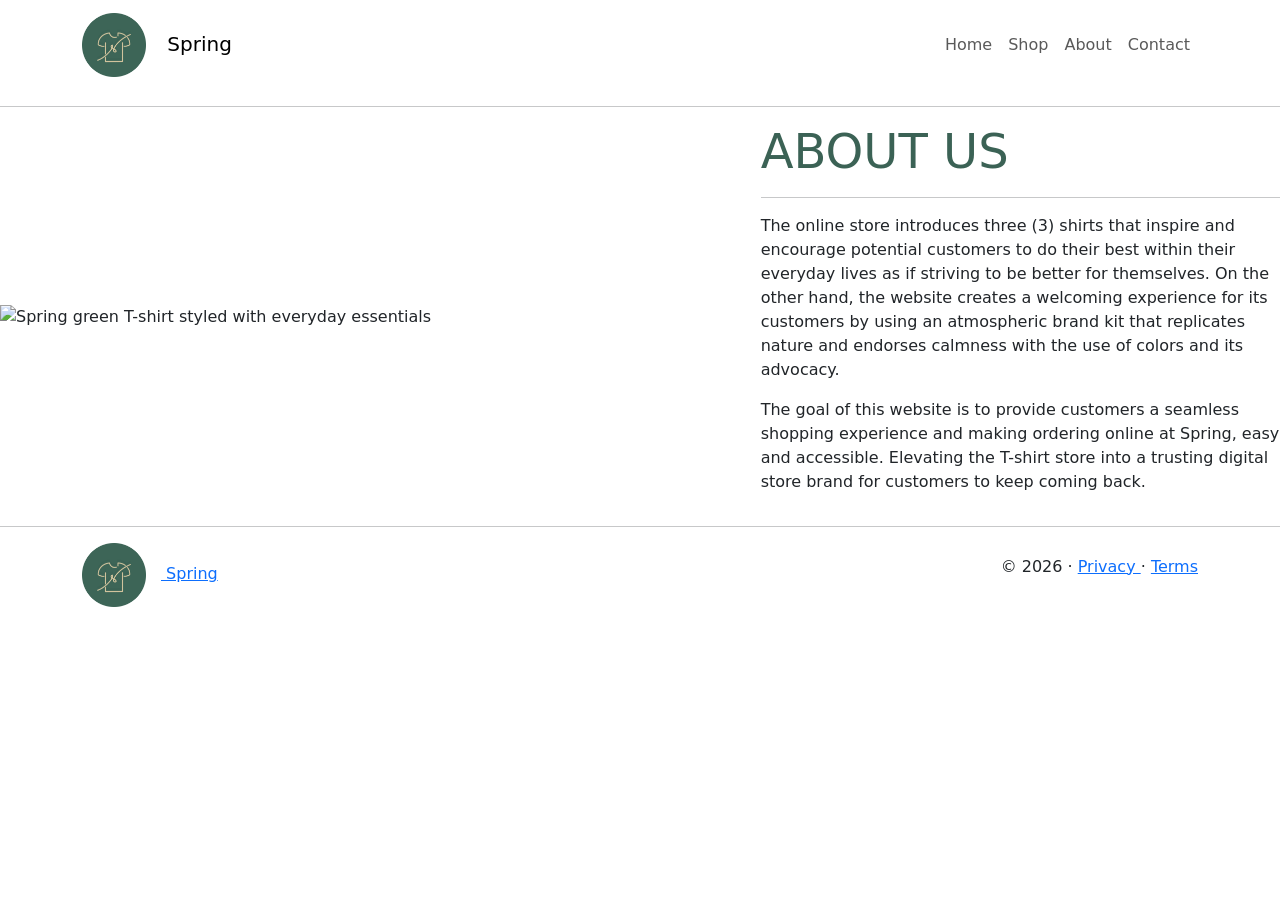
==== about page.html @ 9bfc67ec "Base 7:30 PM" ====
<!DOCTYPE html>
<html lang="en">

<head>
    <meta charset="UTF-8">
    <meta name="viewport" content="width=device-width, initial-scale=1.0">

    <title>Spring | About Us</title>

    <link href="https://cdn.jsdelivr.net/npm/bootstrap@5.3.3/dist/css/bootstrap.min.css"
        rel="stylesheet">

    <link rel="stylesheet" href="css/style.css">
</head>

<body>

   <header class="site-header">

        <nav class="navbar navbar-expand-lg">

            <div class="container">

                <a class="navbar-brand" href="homepage.html">

                    <img src="Logo_Spring.png" style="max-width: 64px; height: auto; margin-right: 15px;"
                        alt="Spring logo">

                    Spring

                </a>

                <button class="navbar-toggler" type="button"
                    data-bs-toggle="collapse"
                    data-bs-target="#mainNavigation"
                    aria-controls="mainNavigation"
                    aria-expanded="false"
                    aria-label="Toggle navigation">

                    <span class="navbar-toggler-icon"></span>

                </button>

                <div class="collapse navbar-collapse"
                    id="mainNavigation">

                    <ul class="navbar-nav ms-auto">

                        <li class="nav-item">
                            <a class="nav-link" href="homepage.html">
                                Home
                            </a>
                        </li>

                        <li class="nav-item">
                            <a class="nav-link" href="shop page.html">
                                Shop
                            </a>
                        </li>

                        <li class="nav-item">
                            <a class="nav-link" href="about page.html">
                                About
                            </a>
                        </li>

                        <li class="nav-item">
                            <a class="nav-link" href="contact page.html">
                                Contact
                            </a>
                        </li>

                    </ul>

                </div>

            </div>

        </nav>

        <hr class="custom-line">


    </header>


    <main>

        <section class="about-page-section">

            <div class="container-about">

                <div class="row align-items-center g-4">

                    <div class="col-md-7">

                        <img
                            src="https://drive.google.com/thumbnail?id=1SZB8mKJv8kwj8AFVxJf3QDeiSsuMqONL&sz=w1920"
                            alt="Spring green T-shirt styled with everyday essentials"
                            class="img-fluid about-page-image">

                    </div>


                    <div class="col-md-5">

                        <div class="about-content">

                            <h1 style="color: #3B6255; font-size: 48px;">ABOUT US</h1>

                            <hr>

                            <p>
                                The online store introduces three (3) shirts
                                that inspire and encourage potential customers
                                to do their best within their everyday lives
                                as if striving to be better for themselves.
                                On the other hand, the website creates a
                                welcoming experience for its customers by
                                using an atmospheric brand kit that replicates
                                nature and endorses calmness with the use of
                                colors and its advocacy.
                            </p>

                            <p>
                                The goal of this website is to provide
                                customers a seamless shopping experience
                                and making ordering online at Spring, easy
                                and accessible. Elevating the T-shirt store
                                into a trusting digital store brand for
                                customers to keep coming back.
                            </p>

                        </div>

                    </div>

                </div>

            </div>

        </section>

    </main>


     <footer class="site-footer">
            <hr class="custom-line">


        <div class="container">

            <div class="row align-items-center">

                <div class="col-md-6">

                    <a href="homepage.html" class="footer-brand">

                           <img src="Logo_Spring.png" style="max-width: 64px; height: auto; margin-right: 15px;"
                        alt="Spring logo">

                    Spring
                    </a>

                </div>


                <div class="col-md-6 text-md-end">

                    <p>
                        © 2026 ·

                        <a href="privacy policy page.html">
                            Privacy
                        </a>

                        ·

                        <a href="terms & conditions page.html"
                            aria-current="page">
                            Terms
                        </a>
                    </p>

                </div>

            </div>

        </div>

    </footer>


    <script src="https://cdn.jsdelivr.net/npm/bootstrap@5.3.3/dist/js/bootstrap.bundle.min.js"></script>

    <script src="js/script.js"></script>

</body>

</html>
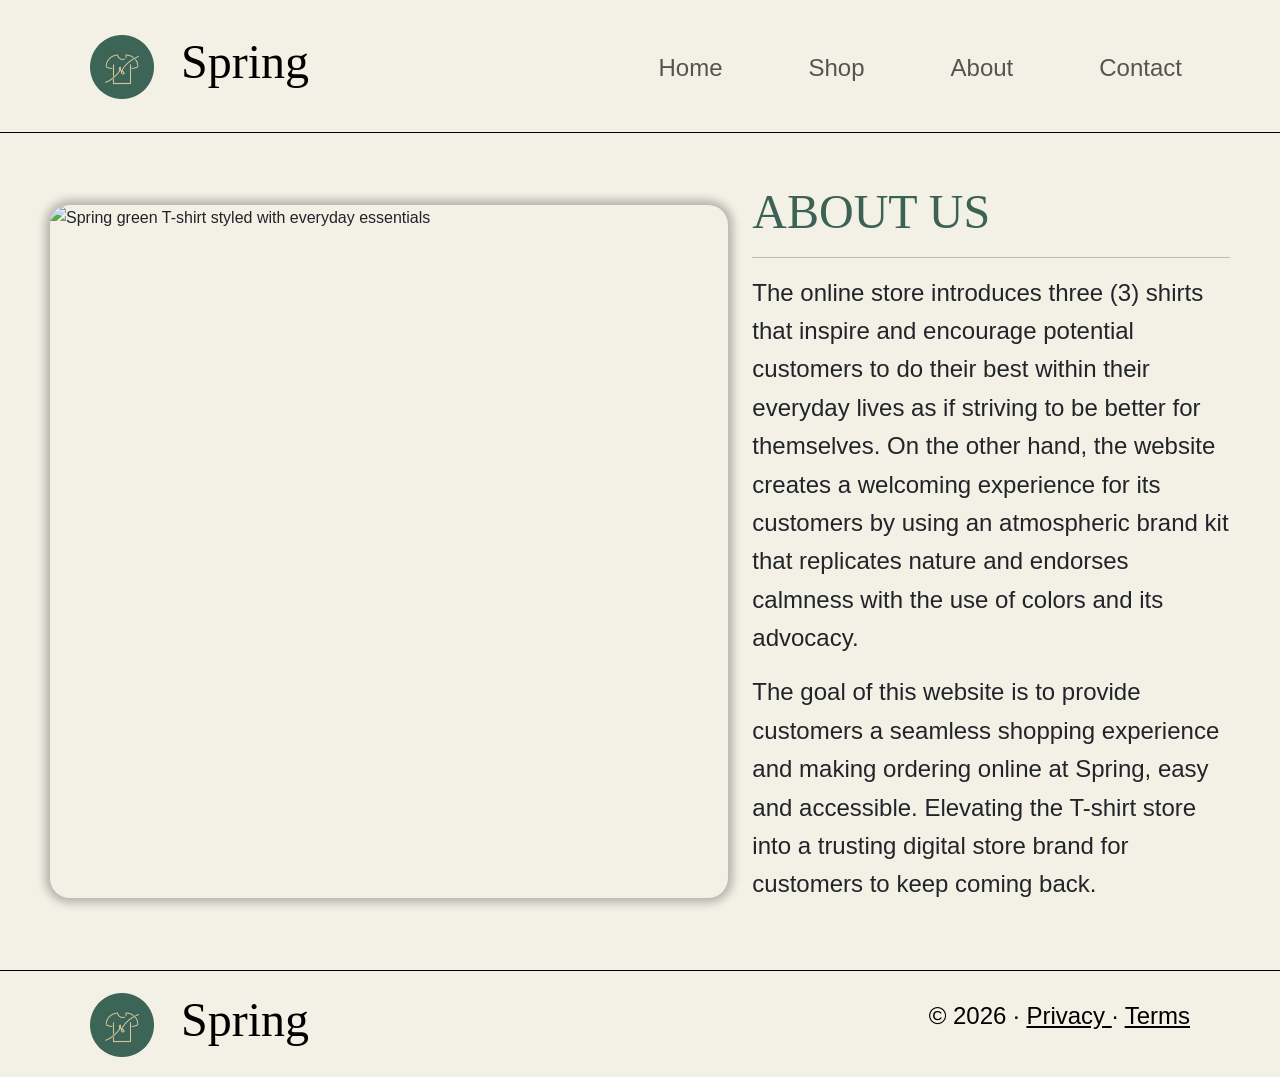
==== commit 08032b64: "Initial Commit" ====
--- a/about page.html
+++ b/about page.html
@@ -21,7 +21,7 @@
 
             <div class="container">
 
-                <a class="navbar-brand" href="homepage.html">
+                <a class="navbar-brand" href="index.html">
 
                     <img src="Logo_Spring.png" style="max-width: 64px; height: auto; margin-right: 15px;"
                         alt="Spring logo">
@@ -47,7 +47,7 @@
                     <ul class="navbar-nav ms-auto">
 
                         <li class="nav-item">
-                            <a class="nav-link" href="homepage.html">
+                            <a class="nav-link" href="index.html">
                                 Home
                             </a>
                         </li>
--- a/css/style.css
+++ b/css/style.css
@@ -0,0 +1,657 @@
+:root {
+  --font-heading: 'Vidaloka', Georgia, serif;
+  --font-body: 'Clarity City', -apple-system, BlinkMacSystemFont, sans-serif;
+}
+
+/* Body & Paragraphs */
+body, p {
+  font-family: var(--font-body);
+  font-weight: 400;
+  line-height: 1.6;
+}
+
+/* Headings */
+h1, h2, h3, h4, h5, h6 {
+  font-family: var(--font-heading);
+  font-weight: 400;
+  line-height: 1.2;
+}
+
+/* All Pages Heading */
+.navbar-brand {
+    font-size: 48px;
+    font-family: var(--font-heading);
+    font-weight: 400;
+    line-height: 1.2;
+}
+
+.nav-item {
+    font-size: 24px;
+    padding: 5px 0px 0px 70px;
+}
+
+/* Buttons */
+
+a.btn.product-button {
+    background-color: #167252 !important;
+    color: white !important;
+    border: none !important;
+    padding: 12px 35px;
+    border-radius: 50px !important;
+    text-decoration: none;
+    display: inline-block;
+    font-size: 16px;
+}
+
+a.btn.product-button:hover {
+    background-color: #105a40 !important;
+    color: white !important;
+}
+
+a.btn.product-button:focus {
+    box-shadow: none !important;
+}
+
+a.btn.hero-button {
+    background-color: #167252 !important;
+    color: white !important;
+    border: none !important;
+    padding: 12px 35px;
+    border-radius: 50px !important;
+    text-decoration: none;
+    display: inline-block;
+    font-size: 16px;    
+}
+
+a.btn.hero-button:hover {
+    background-color: #105a40 !important;
+    color: white !important;
+}
+
+a.btn.hero-button:focus {
+    box-shadow: none !important;
+}
+
+.btn.contact-submit-button {
+    background-color: #3B6255 !important;
+    color: white !important;
+    border: none !important;
+    padding: 12px 35px;
+    border-radius: 10px !important;
+    text-decoration: none;
+    display: inline-block;
+    font-size: 16px;    
+}
+
+/* All Pages Footer */
+
+.container {
+    padding: 20px;
+}
+
+.footer-brand {
+    font-size: 48px;
+    font-family: var(--font-heading);
+    font-weight: 400;
+    line-height: 1.2;
+    color: #000000 !important;
+    text-decoration: none;
+    padding-bottom: 20px;
+}
+
+.col-md-6.text-md-end p,
+.col-md-6.text-md-end a {
+    font-size: 24px !important;
+    color: black;
+}
+
+/* Home Page */
+.hero-section {
+    background-image: url('https://drive.google.com/thumbnail?id=1lpwAI5lgbXMDm4bj4QJ8WQcbtOJKlCM3&sz=w1920');
+    background-size: cover;
+    background-position: center;
+    background-repeat: no-repeat;
+    min-height: 100vh;          
+    width: 100%;                
+    box-sizing: border-box;     
+    color: rgb(0, 0, 0);
+    padding: 250px 20px;
+}
+
+
+.product-card {
+    width: 297px;
+    min-width: 297px;
+    border-radius: 20px;
+    overflow: hidden;
+    flex-shrink: 0;
+}
+
+.product-card img {
+    width: 100%;
+    height: 352px;
+    object-fit: cover;
+    display: block;
+}
+
+.container-shop {
+    display: block;
+    width: 100%;
+}
+
+.container-shop > .row {
+    width: 100%;
+}
+
+.container-shop [class*="col-"] {
+    display: flex;
+    justify-content: center;
+}
+ 
+ .product-card h3 {
+    padding-top: 35px;
+    font-size: 28px;
+}
+
+.products-section {
+    padding: 125px;
+    background-color: #CED7D4;
+}
+
+.product-card h2 {
+    padding-top: 35px;
+    font-size: 28px;
+}
+
+.coming-soon {
+    padding-top: 100px;
+    font-size: 20px;
+    text-align: right;
+}
+
+.shop-section {
+    padding: 125px;
+}
+
+/* About */
+.about-preview {
+    padding: 50px
+}
+
+.about-preview img {
+    width: 403px;
+    height: 400px;
+    object-fit: cover;
+    display: block;
+    border-radius: 20px;
+    box-shadow: 0 0 8px 5px rgba(0, 0, 0, 0.25);
+
+}
+
+.about-preview p {
+    font-size: 24px;
+}
+
+.about-preview h2 {
+    font-size: 48px;
+    padding-bottom: 20px;
+}
+
+.about-page-section {
+    padding: 50px;
+}
+
+.about-page-section img {
+    width: 100%;
+    max-width: 688px;
+    height: auto;
+    aspect-ratio: 688 / 703;
+    object-fit: cover;
+    display: block;
+    border-radius: 20px;
+    box-shadow: 0 0 8px 5px rgba(0, 0, 0, 0.25);
+}
+
+.container-about {
+    display: flex;
+    flex-wrap: wrap;
+    justify-content: center;
+    gap: 20px;
+    width: 100%;
+}
+
+.about-page-section p {
+    font-size: 24px;
+ 
+}
+
+/* Contact */
+
+.contact-main {
+    padding: 50px;
+}
+
+.contact-hero {
+    color: #3B6255;
+    padding: clamp(20px, 7vw, 100px);
+    display: flex;
+    flex-direction: column;
+    flex-wrap: nowrap;
+    justify-content: flex-start;
+    align-items: flex-start;
+    gap: clamp(10px, 2vw, 20px);
+    width: 100%;
+    box-sizing: border-box;
+    overflow-wrap: break-word;
+}
+
+
+.contact-hero h1 {
+    font-size: 8vw !important;
+    line-height: 1.2;
+    white-space: nowrap;
+    width: 100%;
+    margin: 0;
+}
+
+.contact-hero h2 {
+   font-size: 2.5vw !important;
+    line-height: 1.2;
+    white-space: nowrap;
+    width: 100%;
+    margin: 0;
+}
+
+.contact-hero p {
+    font-size: 2vw !important;
+    line-height: 1.5;
+    width: 100%;
+    margin: 0;
+}
+.contact-hero * {
+    max-width: 100%;
+    box-sizing: border-box;
+}
+
+.contact-detail {
+    padding: 40px;
+}
+.contact-detail p {
+    margin-bottom: 0px;
+}
+.contact-detail a {
+    display: inline-block;
+    margin-top: 0;
+    line-height: 1;
+    color: black;
+    letter-spacing: 2px;
+    text-decoration: none;
+    font-weight: lighter;
+}
+
+.col-md-6 {
+    font-size: 28px;
+    font-weight: lighter;
+}
+
+.container-exploring {
+    display: flex;
+    justify-content: center;
+    align-items: center;
+    text-align: center;
+    min-height: 70vh;
+}
+
+
+.cta-content {
+    display: flex;
+    flex-direction: column;
+    align-items: center;
+    justify-content: center;
+    text-align: center;
+
+    background-color: #9CB0A9;
+    padding: 60px clamp(20px, 10vw, 200px);
+    border-radius: 15px;
+
+    width: 90%;
+    max-width: 1200px;
+    box-sizing: border-box;
+    margin: 0 auto;
+}
+
+/* Solo Product Page */
+/* PRODUCT GALLERY */
+.product-gallery {
+    display: grid;
+    grid-template-columns: 90px minmax(0, 1fr);
+    gap: 35px;
+    align-items: stretch;
+    width: 100%;
+    padding: 15px 0;
+}
+
+/* THUMBNAILS */
+.product-thumbnails {
+    display: flex;
+    flex-direction: column;
+    justify-content: space-between;
+    gap: 18px;
+    width: 90px;
+}
+
+.thumbnail {
+    width: 90px;
+    height: 110px;
+    flex-shrink: 0;
+    padding: 0;
+    border: 3px solid transparent;
+    border-radius: 20px;
+    overflow: hidden;
+    background: #f2f0e9;
+    cursor: pointer;
+    box-shadow: 0 8px 20px rgba(0, 0, 0, 0.10);
+    transition: all 0.3s ease;
+}
+
+.thumbnail img {
+    width: 100%;
+    height: 100%;
+    display: block;
+    object-fit: cover;
+}
+
+.thumbnail:hover {
+    transform: scale(1.04);
+}
+
+.thumbnail.active {
+    border-color: #426d5d;
+    box-shadow: 0 8px 20px rgba(0, 0, 0, 0.18);
+}
+
+/* MAIN IMAGE */
+.product-main {
+    width: 100%;
+    min-width: 0;
+    overflow: hidden;
+    border-radius: 30px;
+    background: #f2f0e9;
+    box-shadow: 0 12px 30px rgba(0, 0, 0, 0.16);
+}
+
+.product-main-image {
+    display: block;
+    width: 100%;
+    height: 100%;
+    aspect-ratio: 0.9 / 1;
+    object-fit: cover;
+    object-position: center;
+    transition: opacity 0.3s ease;
+}
+
+/* Terms and Condition */
+
+.terms-section {
+    background-color: #CED7D4;
+    padding: 80px 90px;
+    margin: 40px auto;
+}
+
+body {
+    background-color: #F3F0E6;
+}
+
+.terms-introduction {
+    background-color: #F3F0E6;
+    padding: 30px 30px;
+    border-radius: 15px;
+    box-shadow: 0 0 8px 5px rgba(0, 0, 0, 0.25);
+    overflow: hidden; 
+    margin: 40px auto;
+    font-size: 18px;
+}
+
+.Title_TermsandCo {
+    margin: 180px auto;
+    font-size: 80px;
+}
+
+.Title_Terms {
+    font-size: 40px;
+    margin: 20px;
+}
+
+.custom-line {
+    border: 0;
+    border-top: 1px solid black;
+    opacity: 1;
+    margin: 0px 0px;
+}
+
+.keep-in-touch {
+    padding: 180px;
+}
+
+.keep-in-touch-links a,
+.keep-in-touch-links a:visited {
+    font-size: 18px;
+    color: #000000 !important;
+    text-decoration: none;
+}
+
+.keep-in-touch-links a:hover {
+    color: #555555 !important; 
+    text-decoration: underline;
+}
+
+/* Store Menu */
+
+.product-option {
+    margin-bottom: 25px;
+}
+
+.product-option label {
+    display: block;
+    color: #3d665a;
+    font-size: 14px;
+    font-weight: 700;
+    letter-spacing: .5px;
+    margin-bottom: 12px;
+}
+
+.size-options {
+    display: flex;
+    flex-wrap: wrap;
+    gap: 9px;
+}
+
+.size-btn {
+    width: 54px;
+    height: 45px;
+    border: 1px solid #a0b7ac;
+    border-radius: 10px;
+    background: transparent;
+    color: #3d665a;
+    font-size: 14px;
+    font-weight: 700;
+    cursor: pointer;
+    transition: all .25s ease;
+}
+
+.size-btn:hover,
+.size-btn.active {
+    background: #3d665a;
+    color: #fff;
+    border-color: #3d665a;
+}
+
+.quantity-control {
+    display: flex;
+    align-items: center;
+    justify-content: space-around;
+    width: 100%;
+    max-width: 145px;
+    height: 48px;
+    border: 1px solid #76998b;
+    border-radius: 13px;
+    background: #fff;
+}
+
+.quantity-control button {
+    border: none;
+    background: transparent;
+    color: #3d665a;
+    font-size: 20px;
+    font-weight: 700;
+    cursor: pointer;
+    padding: 5px 10px;
+}
+
+.quantity-control input {
+    width: 30px;
+    border: none;
+    outline: none;
+    background: transparent;
+    color: #243d35;
+    text-align: center;
+    font-size: 16px;
+    font-weight: 700;
+    appearance: textfield;
+    -moz-appearance: textfield;
+}
+
+.quantity-control input::-webkit-inner-spin-button,
+.quantity-control input::-webkit-outer-spin-button {
+    -webkit-appearance: none;
+    margin: 0;
+}
+
+.product-price {
+    color: #3d665a;
+    font-family: Georgia, serif;
+    font-size: 34px;
+    font-weight: 700;
+    margin: 0;
+    line-height: 1.3;
+}
+
+.add-to-cart-btn {
+    display: inline-flex;
+    align-items: center;
+    justify-content: center;
+    gap: 15px;
+    padding: 15px 25px;
+    min-width: 190px;
+    border: none;
+    border-radius: 50px;
+    background: #3d665a;
+    color: #fff;
+    font-size: 19px;
+    cursor: pointer;
+    transition: all .3s ease;
+}
+
+.add-to-cart-btn span {
+    font-size: 28px;
+    line-height: 1;
+}
+
+.add-to-cart-btn:hover {
+    background: #294b40;
+    transform: translateY(-2px);
+}
+
+.color-options {
+    display: flex;
+    align-items: center;
+    gap: 14px;
+}
+
+.color-btn {
+    width: 32px;
+    height: 32px;
+    min-width: 32px;
+    padding: 0;
+    border-radius: 50%;
+    border: 2px solid #d5d5d5;
+    background: var(--swatch-color);
+    cursor: pointer;
+    transition: all .25s ease;
+    position: relative;
+}
+
+.color-btn:hover {
+    transform: scale(1.12);
+}
+
+.color-btn.active {
+    outline: 2px solid #3d665a;
+    outline-offset: 4px;
+    border-color: #3d665a;
+}
+
+.color-btn[data-color="white"] {
+    border-color: #c9c9c9;
+}
+
+.product-purchase-details {
+    max-width: 100%;
+}
+
+.product-option select {
+    max-width: 250px;
+    border-color: #a0b7ac;
+    border-radius: 10px;
+}
+
+.product-information-section {
+    background-color: #CED7D4;
+    padding: 95px;
+
+}
+
+
+/* Bootstrap Accordion Edits Terms and Condition */
+
+#termsAccordion {
+    --bs-accordion-bg: transparent !important;
+    --bs-accordion-active-bg: transparent !important;
+    --bs-accordion-btn-bg: transparent !important;
+    --bs-accordion-border-color: transparent !important;
+    --bs-accordion-btn-focus-box-shadow: none !important;
+    background: transparent !important;
+}
+
+#termsAccordion .accordion-item {
+    background: transparent !important;
+    border-color: transparent !important;
+}
+
+#termsAccordion .accordion-button,
+#termsAccordion .accordion-button.collapsed,
+#termsAccordion .accordion-button:not(.collapsed) {
+    background: transparent !important;
+    background-color: transparent !important;
+    color: #212529;
+    box-shadow: none !important;
+    font-size: 40px;
+}
+
+#termsAccordion .accordion-button:not(.collapsed) {
+    color: #3B6255;
+}
+
+#termsAccordion .accordion-button:focus {
+    box-shadow: none !important;
+    border-color: transparent !important;
+}
+
+#termsAccordion .accordion-body {
+    background-color: #F3F0E6;
+    padding: 30px 30px;
+    border-radius: 15px;
+    overflow: hidden; 
+    margin: 40px auto;
+    font-size: 18px;
+}
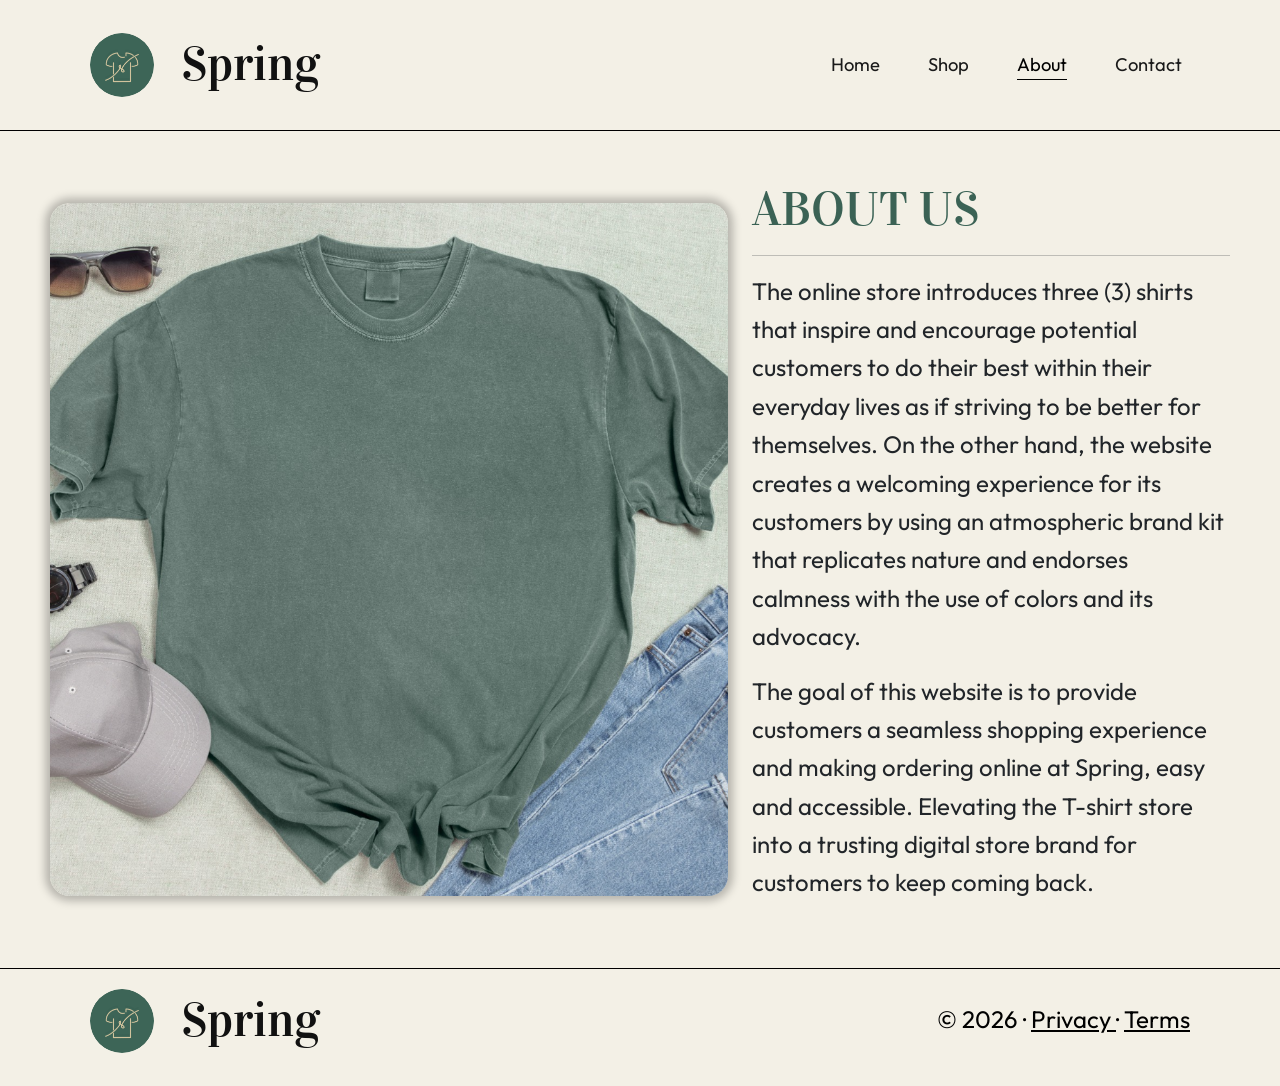
==== commit b43b734d: "Update site pages, cart flow, and brand assets. Co-authored-by: Cursor <cursoragent@cursor.com>" ====
--- a/about page.html
+++ b/about page.html
@@ -7,6 +7,9 @@
 
     <title>Spring | About Us</title>
 
+    <link rel="preconnect" href="https://fonts.googleapis.com">
+    <link rel="preconnect" href="https://fonts.gstatic.com" crossorigin>
+    <link href="https://fonts.googleapis.com/css2?family=Outfit:wght@400;600;700&family=Vidaloka&display=swap" rel="stylesheet">
     <link href="https://cdn.jsdelivr.net/npm/bootstrap@5.3.3/dist/css/bootstrap.min.css"
         rel="stylesheet">
 
@@ -59,7 +62,7 @@
                         </li>
 
                         <li class="nav-item">
-                            <a class="nav-link" href="about page.html">
+                            <a class="nav-link active" href="about page.html" aria-current="page">
                                 About
                             </a>
                         </li>
@@ -95,7 +98,7 @@
                     <div class="col-md-7">
 
                         <img
-                            src="https://drive.google.com/thumbnail?id=1SZB8mKJv8kwj8AFVxJf3QDeiSsuMqONL&sz=w1920"
+                            src="images/About Us Pic.png"
                             alt="Spring green T-shirt styled with everyday essentials"
                             class="img-fluid about-page-image">
 
@@ -154,7 +157,7 @@
 
                 <div class="col-md-6">
 
-                    <a href="homepage.html" class="footer-brand">
+                    <a href="index.html" class="footer-brand">
 
                            <img src="Logo_Spring.png" style="max-width: 64px; height: auto; margin-right: 15px;"
                         alt="Spring logo">
@@ -176,8 +179,7 @@
 
                         ·
 
-                        <a href="terms & conditions page.html"
-                            aria-current="page">
+                        <a href="terms & conditions page.html">
                             Terms
                         </a>
                     </p>
--- a/css/style.css
+++ b/css/style.css
@@ -1,6 +1,10 @@
 :root {
-  --font-heading: 'Vidaloka', Georgia, serif;
-  --font-body: 'Clarity City', -apple-system, BlinkMacSystemFont, sans-serif;
+  --font-heading: "Vidaloka", Georgia, serif;
+  --font-body: "Outfit", -apple-system, BlinkMacSystemFont, sans-serif;
+  --cream: #f3f0e6;
+  --sage: #ced7d4;
+  --green: #3b6255;
+  --green-deep: #167252;
 }
 
 /* Body & Paragraphs */
@@ -17,17 +21,57 @@
   line-height: 1.2;
 }
 
-/* All Pages Heading */
-.navbar-brand {
-    font-size: 48px;
+.site-header,
+.navbar,
+.site-footer {
+    background-color: var(--cream);
+}
+
+.navbar-brand,
+.footer-brand {
+    display: inline-flex;
+    align-items: center;
+    gap: 12px;
+    font-size: clamp(2rem, 4vw, 3rem);
     font-family: var(--font-heading);
     font-weight: 400;
     line-height: 1.2;
+    color: #111 !important;
+    text-decoration: none;
+}
+
+.navbar-brand img,
+.footer-brand img {
+    width: 64px;
+    height: 64px;
+    border-radius: 50%;
+    object-fit: cover;
+}
+
+.navbar-nav {
+    gap: 0.5rem 2rem;
 }
 
 .nav-item {
-    font-size: 24px;
-    padding: 5px 0px 0px 70px;
+    font-size: 1.15rem;
+    padding: 0;
+}
+
+.nav-link {
+    color: #1a1a1a;
+    text-decoration: none;
+}
+
+.nav-link:hover,
+.nav-link:focus {
+    color: var(--green);
+}
+
+.nav-link.active {
+    color: #1a1a1a;
+    text-decoration: underline;
+    text-underline-offset: 8px;
+    text-decoration-thickness: 1px;
 }
 
 /* Buttons */
@@ -90,13 +134,7 @@
 }
 
 .footer-brand {
-    font-size: 48px;
-    font-family: var(--font-heading);
-    font-weight: 400;
-    line-height: 1.2;
-    color: #000000 !important;
-    text-decoration: none;
-    padding-bottom: 20px;
+    padding-bottom: 0;
 }
 
 .col-md-6.text-md-end p,
@@ -107,7 +145,7 @@
 
 /* Home Page */
 .hero-section {
-    background-image: url('https://drive.google.com/thumbnail?id=1lpwAI5lgbXMDm4bj4QJ8WQcbtOJKlCM3&sz=w1920');
+    background-image: url("../images/Landing_Page.png");
     background-size: cover;
     background-position: center;
     background-repeat: no-repeat;
@@ -115,23 +153,37 @@
     width: 100%;                
     box-sizing: border-box;     
     color: rgb(0, 0, 0);
-    padding: 250px 20px;
+    padding: 8rem 1.5rem;
+    display: flex;
+    align-items: center;
+}
+
+.hero-section h1 {
+    font-size: clamp(2.4rem, 5vw, 4.5rem);
+}
+
+.hero-section p {
+    max-width: 34rem;
+    margin: 1rem auto 1.5rem;
+    font-size: 1.25rem;
 }
 
 
 .product-card {
-    width: 297px;
-    min-width: 297px;
-    border-radius: 20px;
-    overflow: hidden;
-    flex-shrink: 0;
+    width: 100%;
+    max-width: 320px;
+    background: transparent;
+    padding: 0;
+    text-align: center;
 }
 
 .product-card img {
     width: 100%;
-    height: 352px;
+    aspect-ratio: 4 / 5;
     object-fit: cover;
+    object-position: center top;
     display: block;
+    border-radius: 16px;
 }
 
 .container-shop {
@@ -148,29 +200,59 @@
     justify-content: center;
 }
  
- .product-card h3 {
-    padding-top: 35px;
-    font-size: 28px;
-}
-
-.products-section {
-    padding: 125px;
-    background-color: #CED7D4;
-}
-
-.product-card h2 {
-    padding-top: 35px;
-    font-size: 28px;
+.product-card h2,
+.product-card h3 {
+    padding-top: 1rem;
+    margin-bottom: 0.25rem;
+    font-size: 1.75rem;
+}
+
+.product-card .product-price {
+    margin: 0 0 0.85rem;
+    font-size: 1.35rem;
+}
+
+.products-section,
+.shop-title,
+.shop-section {
+    background-color: var(--sage);
+}
+
+.products-section,
+.shop-section {
+    padding: 2.5rem 1.5rem 4rem;
+}
+
+.products-section h2 {
+    font-size: clamp(2rem, 4vw, 3rem);
+    margin-bottom: 1.5rem;
+}
+
+.shop-title {
+    padding: 0;
+}
+
+.container-shop {
+    padding-left: 1.5rem;
+    padding-right: 1.5rem;
+}
+
+.products-section .row,
+.shop-section .row {
+    --bs-gutter-y: 2.5rem;
+    --bs-gutter-x: 1.5rem;
 }
 
 .coming-soon {
-    padding-top: 100px;
-    font-size: 20px;
+    padding-top: 2.5rem;
+    font-size: 1.1rem;
     text-align: right;
 }
 
-.shop-section {
-    padding: 125px;
+.shop-title h1 {
+    margin: 0;
+    padding: 2rem 0;
+    font-size: clamp(2rem, 4vw, 3rem);
 }
 
 /* About */
@@ -606,15 +688,90 @@
 }
 
 .product-information-section {
-    background-color: #CED7D4;
-    padding: 95px;
-
+    background-color: var(--sage);
+    padding: 4rem 0;
+}
+
+.product-brand {
+    color: var(--green);
+    letter-spacing: 0.12em;
+    font-size: 0.85rem;
+    margin-bottom: 0.5rem;
+}
+
+.product-detail-section {
+    padding: 2rem 0 4rem;
+}
+
+.back-to-shop {
+    color: #111;
+    text-decoration: none;
+    font-size: 2rem;
+    line-height: 1;
+}
+
+.order-now {
+    text-decoration: none;
+    color: #fff;
+}
+
+.specifications-list {
+    margin: 1.5rem 0 0;
+}
+
+.specification-item {
+    display: grid;
+    grid-template-columns: minmax(9rem, 14rem) 1fr;
+    gap: 0.5rem 1.5rem;
+    padding: 0.4rem 0;
+}
+
+.specification-item dt {
+    font-weight: 600;
+}
+
+.specification-item dd {
+    margin: 0;
+}
+
+.size-guide-image {
+    display: block;
+    max-width: 720px;
+    margin: 1.5rem 0;
+    background: #fff;
+    border-radius: 16px;
+}
+
+.size-chart th,
+.size-chart td {
+    background: transparent;
+}
+
+@media (max-width: 767px) {
+    .product-gallery {
+        grid-template-columns: 1fr;
+    }
+
+    .product-thumbnails {
+        flex-direction: row;
+        width: 100%;
+        overflow-x: auto;
+    }
+
+    .hero-section {
+        min-height: 70vh;
+        padding: 6rem 1rem;
+    }
+
+    .nav-item {
+        font-size: 1.1rem;
+    }
 }
 
 
 /* Bootstrap Accordion Edits Terms and Condition */
 
-#termsAccordion {
+.terms-accordion {
     --bs-accordion-bg: transparent !important;
     --bs-accordion-active-bg: transparent !important;
     --bs-accordion-btn-bg: transparent !important;
@@ -623,14 +780,14 @@
     background: transparent !important;
 }
 
-#termsAccordion .accordion-item {
+.terms-accordion .accordion-item {
     background: transparent !important;
     border-color: transparent !important;
 }
 
-#termsAccordion .accordion-button,
-#termsAccordion .accordion-button.collapsed,
-#termsAccordion .accordion-button:not(.collapsed) {
+.terms-accordion .accordion-button,
+.terms-accordion .accordion-button.collapsed,
+.terms-accordion .accordion-button:not(.collapsed) {
     background: transparent !important;
     background-color: transparent !important;
     color: #212529;
@@ -638,16 +795,16 @@
     font-size: 40px;
 }
 
-#termsAccordion .accordion-button:not(.collapsed) {
+.terms-accordion .accordion-button:not(.collapsed) {
     color: #3B6255;
 }
 
-#termsAccordion .accordion-button:focus {
+.terms-accordion .accordion-button:focus {
     box-shadow: none !important;
     border-color: transparent !important;
 }
 
-#termsAccordion .accordion-body {
+.terms-accordion .accordion-body {
     background-color: #F3F0E6;
     padding: 30px 30px;
     border-radius: 15px;
